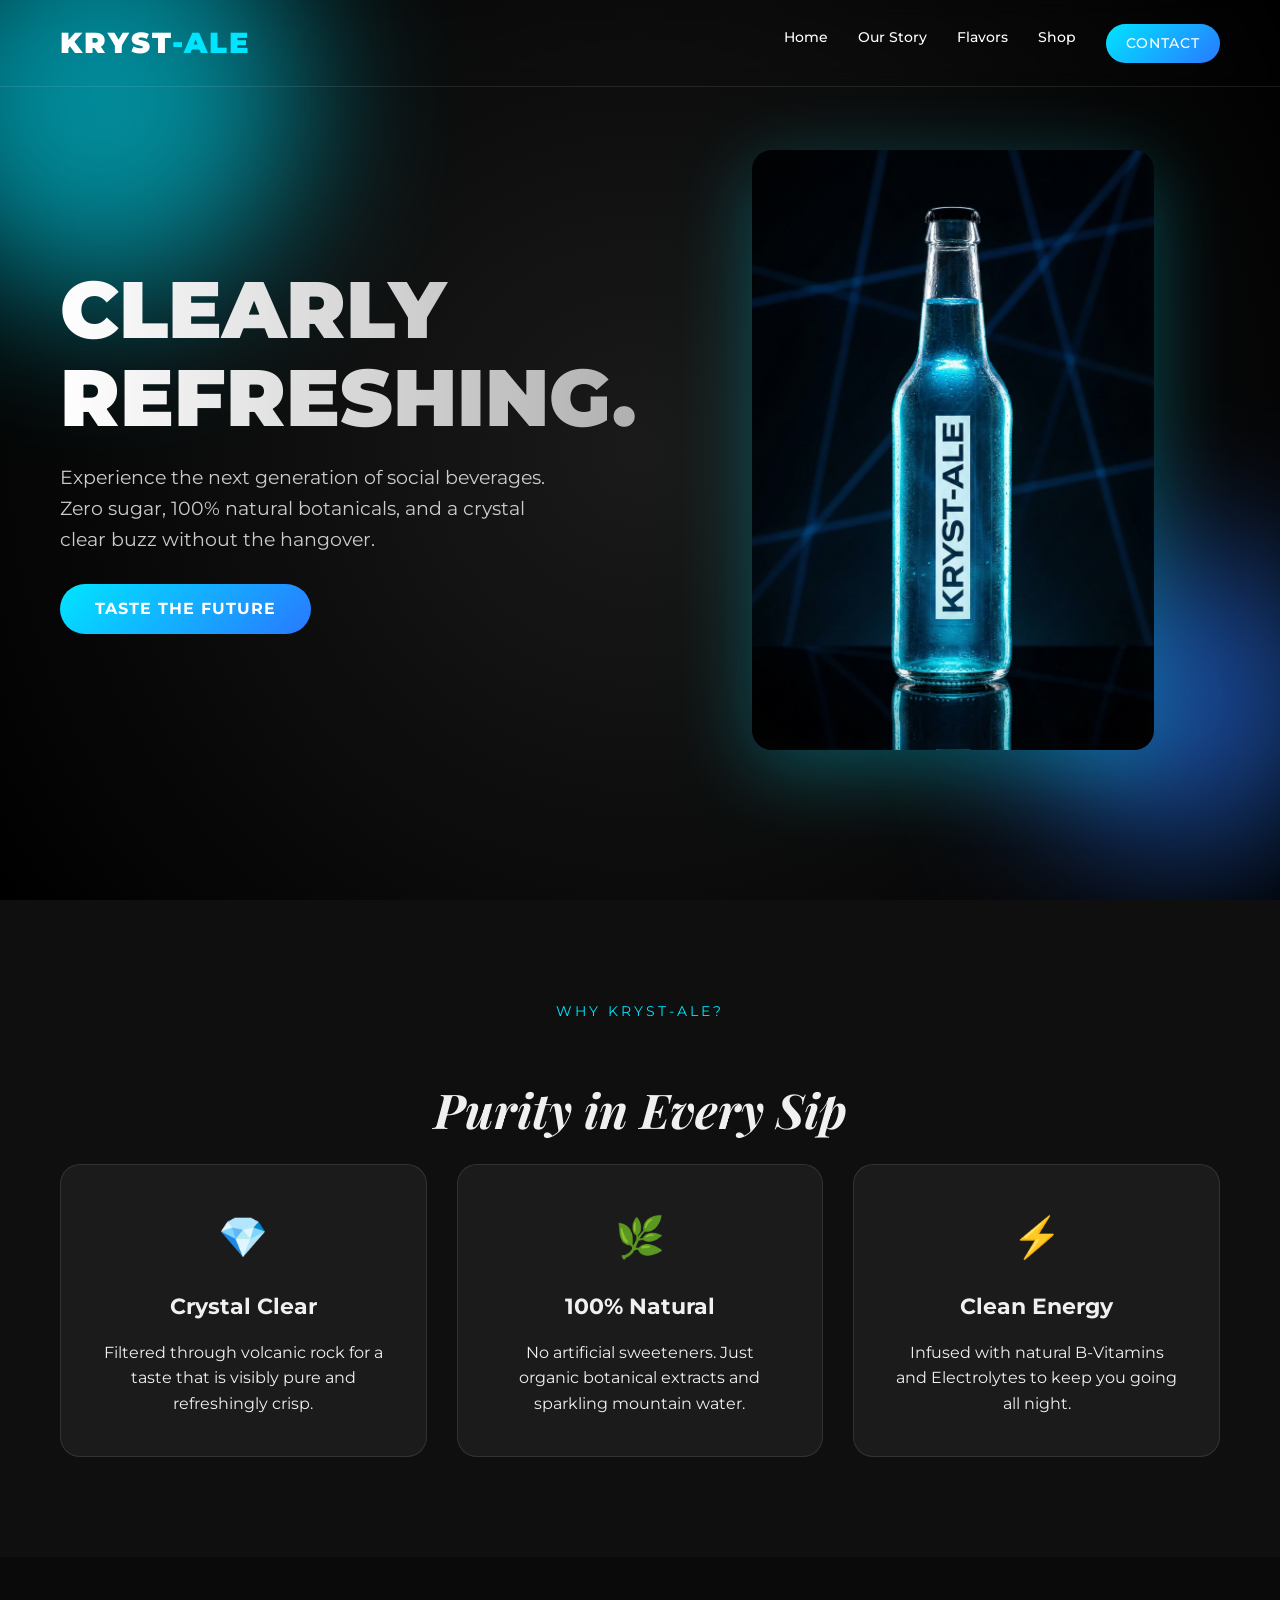
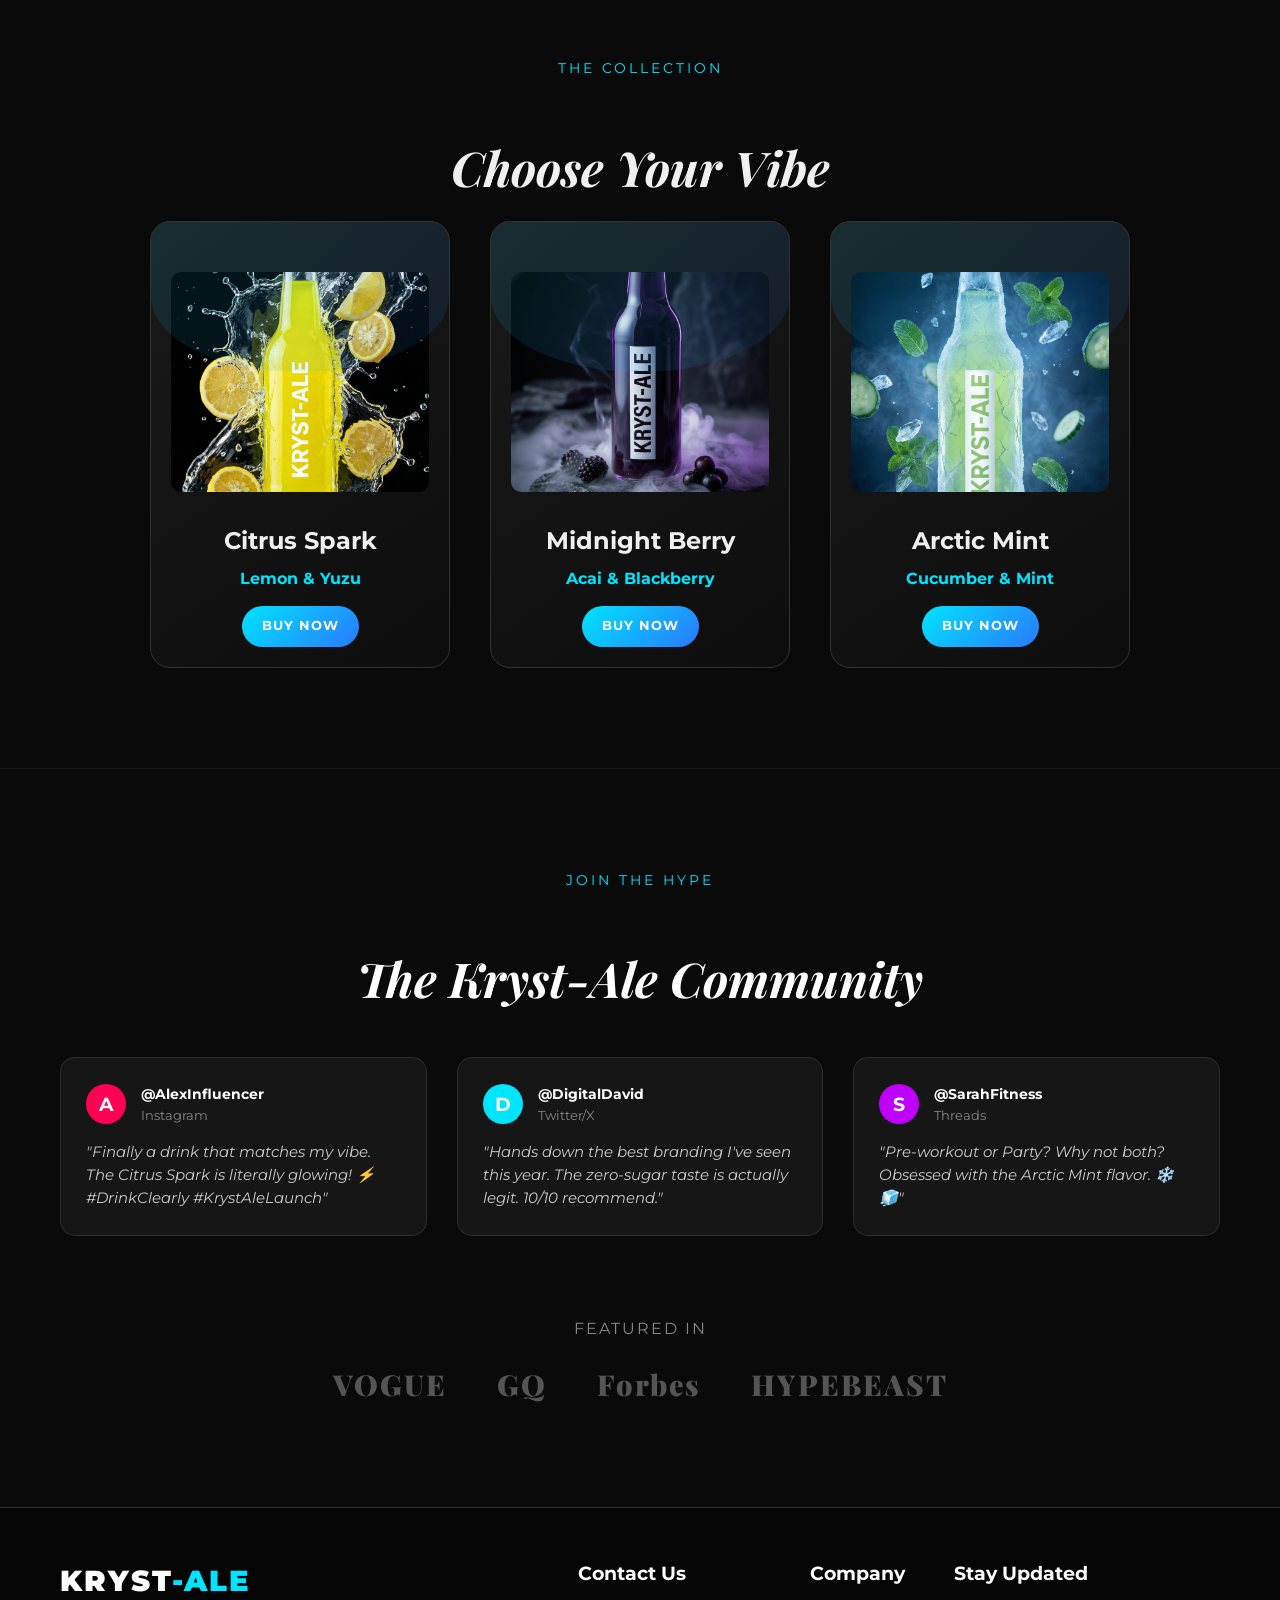
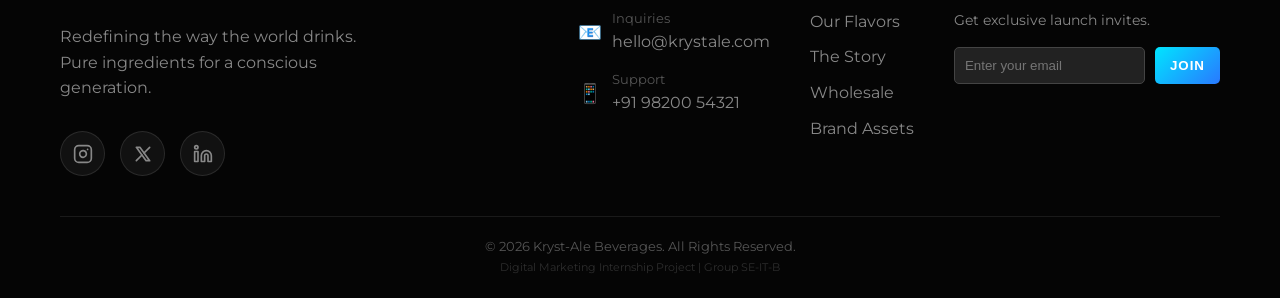
==== index.html @ 9d2d06ec "Initial KRYST-ALE website commit" ====
<!DOCTYPE html>
<html lang="en">

<head>
    <meta charset="UTF-8">
    <meta name="viewport" content="width=device-width, initial-scale=1.0">
    <title>KRYST-ALE | The Future of Refreshment</title>
    <link rel="preconnect" href="https://fonts.googleapis.com">
    <link rel="preconnect" href="https://fonts.gstatic.com" crossorigin>
    <link
        href="https://fonts.googleapis.com/css2?family=Montserrat:wght@300;500;700;900&family=Playfair+Display:ital,wght@1,400;1,700&display=swap"
        rel="stylesheet">

    <link rel="stylesheet" href="style.css">
</head>

<body>

    <header id="header">
        <div class="container">
            <nav>
                <div class="logo">KRYST<span>-ALE</span></div>
                <ul class="nav-links">
                    <li><a href="#home">Home</a></li>
                    <li><a href="#about">Our Story</a></li>
                    <li><a href="#flavors">Flavors</a></li>
                    <li><a href="#shop">Shop</a></li>
                    <li><a href="#contact" class="btn" style="padding: 8px 20px;">Contact</a></li>
                </ul>
            </nav>
        </div>
    </header>

    <section class="hero" id="home">
        <div class="blob blob-1"></div>
        <div class="blob blob-2"></div>

        <div class="container" style="display: flex; align-items: center; width: 100%; flex-wrap: wrap;">
            <div class="hero-content reveal">
                <h1>CLEARLY<br>REFRESHING.</h1>
                <p>Experience the next generation of social beverages. Zero sugar, 100% natural botanicals, and a
                    crystal clear buzz without the hangover.</p>
                <a href="#flavors" class="btn">Taste the Future</a>
            </div>

            <div class="hero-image reveal">
                <img src="hero-bottle.png" alt="Kryst-Ale Bottle" style="border-radius: 20px;">
            </div>
        </div>
    </section>

    <section class="features" id="about">
        <div class="container">
            <span class="section-subtitle">Why Kryst-Ale?</span>
            <h2 class="section-title reveal">Purity in Every Sip</h2>

            <div class="feature-grid">
                <div class="feature-card reveal">
                    <span class="feature-icon">💎</span>
                    <h3>Crystal Clear</h3>
                    <p>Filtered through volcanic rock for a taste that is visibly pure and refreshingly crisp.</p>
                </div>
                <div class="feature-card reveal">
                    <span class="feature-icon">🌿</span>
                    <h3>100% Natural</h3>
                    <p>No artificial sweeteners. Just organic botanical extracts and sparkling mountain water.</p>
                </div>
                <div class="feature-card reveal">
                    <span class="feature-icon">⚡</span>
                    <h3>Clean Energy</h3>
                    <p>Infused with natural B-Vitamins and Electrolytes to keep you going all night.</p>
                </div>
            </div>
        </div>
    </section>

    <section class="products" id="flavors">
        <div class="container">
            <span class="section-subtitle">The Collection</span>
            <h2 class="section-title reveal">Choose Your Vibe</h2>

            <div class="product-slider">
                <div class="product-card reveal">
                    <div class="product-img">
                        <img src="product-citrus.png" alt="Citrus"
                            style="width:100%; height:100%; object-fit:cover; border-radius:10px;">
                    </div>
                    <div class="product-info">
                        <h3>Citrus Spark</h3>
                        <span>Lemon & Yuzu</span>
                        <a href="order.html" class="btn" style="font-size: 0.8rem; padding: 10px 20px;">Buy Now</a>
                    </div>
                </div>

                <div class="product-card reveal">
                    <div class="product-img">
                        <img src="product-berry.png" alt="Berry"
                            style="width:100%; height:100%; object-fit:cover; border-radius:10px;">
                    </div>
                    <div class="product-info">
                        <h3>Midnight Berry</h3>
                        <span>Acai & Blackberry</span>
                        <a href="order.html" class="btn" style="font-size: 0.8rem; padding: 10px 20px;">Buy Now</a>
                    </div>
                </div>

                <div class="product-card reveal">
                    <div class="product-img">
                        <img src="product-mint.png" alt="Mint"
                            style="width:100%; height:100%; object-fit:cover; border-radius:10px;">
                    </div>
                    <div class="product-info">
                        <h3>Arctic Mint</h3>
                        <span>Cucumber & Mint</span>
                        <a href="order.html" class="btn" style="font-size: 0.8rem; padding: 10px 20px;">Buy Now</a>
                    </div>
                </div>
            </div>
        </div>
    </section>

    <section class="social-proof" id="community">
        <div class="container">
            <span class="section-subtitle">Join the Hype</span>
            <h2 class="section-title reveal">The Kryst-Ale Community</h2>
            
            <div class="reviews-grid reveal">
                <div class="review-card">
                    <div class="review-header">
                        <div class="user-avatar" style="background: #ff0055;">A</div>
                        <div>
                            <span class="username">@AlexInfluencer</span>
                            <span class="platform">Instagram</span>
                        </div>
                    </div>
                    <p>"Finally a drink that matches my vibe. The Citrus Spark is literally glowing! ⚡️ #DrinkClearly #KrystAleLaunch"</p>
                </div>

                <div class="review-card">
                    <div class="review-header">
                        <div class="user-avatar" style="background: #00e5ff;">D</div>
                        <div>
                            <span class="username">@DigitalDavid</span>
                            <span class="platform">Twitter/X</span>
                        </div>
                    </div>
                    <p>"Hands down the best branding I've seen this year. The zero-sugar taste is actually legit. 10/10 recommend."</p>
                </div>

                <div class="review-card">
                    <div class="review-header">
                        <div class="user-avatar" style="background: #bf00ff;">S</div>
                        <div>
                            <span class="username">@SarahFitness</span>
                            <span class="platform">Threads</span>
                        </div>
                    </div>
                    <p>"Pre-workout or Party? Why not both? Obsessed with the Arctic Mint flavor. ❄️🧊"</p>
                </div>
            </div>

            <div class="press-section reveal">
                <p style="color: #888; margin-bottom: 20px; letter-spacing: 2px; text-transform: uppercase;">Featured In</p>
                <div class="logos-grid">
                    <div class="logo-item">VOGUE</div>
                    <div class="logo-item">GQ</div>
                    <div class="logo-item">Forbes</div>
                    <div class="logo-item">HYPEBEAST</div>
                </div>
            </div>
            
        </div>
    </section>

    <footer id="contact">
        <div class="container">
            <div class="footer-content">
                <div class="footer-col" style="flex: 2; min-width: 250px;">
                    <div class="logo" style="margin-bottom: 20px;">KRYST<span>-ALE</span></div>
                    <p style="color: #888; max-width: 300px; margin-bottom: 30px;">Redefining the way the world drinks. Pure ingredients for a conscious generation.</p>
                    
                    <div class="social-bar">
                        <a href="https://instagram.com" target="_blank" class="social-icon">
                            <svg xmlns="http://www.w3.org/2000/svg" width="24" height="24" viewBox="0 0 24 24" fill="none" stroke="currentColor" stroke-width="2" stroke-linecap="round" stroke-linejoin="round"><rect x="2" y="2" width="20" height="20" rx="5" ry="5"></rect><path d="M16 11.37A4 4 0 1 1 12.63 8 4 4 0 0 1 16 11.37z"></path><line x1="17.5" y1="6.5" x2="17.51" y2="6.5"></line></svg>
                        </a>
                        <a href="https://twitter.com" target="_blank" class="social-icon">
                            <svg xmlns="http://www.w3.org/2000/svg" width="24" height="24" viewBox="0 0 24 24" fill="none" stroke="currentColor" stroke-width="2" stroke-linecap="round" stroke-linejoin="round"><path d="M4 4l11.733 16h4.267l-11.733 -16z"></path><path d="M4 20l6.768 -6.768m2.46 -2.46l6.772 -6.772"></path></svg>
                        </a>
                        <a href="https://linkedin.com" target="_blank" class="social-icon">
                            <svg xmlns="http://www.w3.org/2000/svg" width="24" height="24" viewBox="0 0 24 24" fill="none" stroke="currentColor" stroke-width="2" stroke-linecap="round" stroke-linejoin="round"><path d="M16 8a6 6 0 0 1 6 6v7h-4v-7a2 2 0 0 0-2-2 2 2 0 0 0-2 2v7h-4v-7a6 6 0 0 1 6-6z"></path><rect x="2" y="9" width="4" height="12"></rect><circle cx="4" cy="4" r="2"></circle></svg>
                        </a>
                    </div>
                </div>
                
                <div class="footer-col">
                    <h4>Contact Us</h4>
                    <ul style="color: #888;">
                        <li style="margin-bottom: 15px; display: flex; align-items: center; gap: 10px;">
                            <span style="font-size: 1.2rem;">📧</span> 
                            <div><span style="display:block; font-size: 0.8rem; color:#555;">Inquiries</span> hello@krystale.com</div>
                        </li>
                        <li style="margin-bottom: 15px; display: flex; align-items: center; gap: 10px;">
                            <span style="font-size: 1.2rem;">📱</span>
                             <div><span style="display:block; font-size: 0.8rem; color:#555;">Support</span> +91 98200 54321</div>
                        </li>
                    </ul>
                </div>

                <div class="footer-col">
                    <h4>Company</h4>
                    <ul>
                        <li><a href="#flavors">Our Flavors</a></li>
                        <li><a href="#about">The Story</a></li>
                        <li><a href="#shop">Wholesale</a></li>
                        <li><a href="#">Brand Assets</a></li>
                    </ul>
                </div>

                <div class="footer-col">
                    <h4>Stay Updated</h4>
                    <p style="color:#888; font-size: 0.9rem; margin-bottom: 15px;">Get exclusive launch invites.</p>
                    <form class="newsletter-form">
                        <input type="email" placeholder="Enter your email">
                        <button class="btn" style="padding: 10px 15px; border-radius: 5px;">Join</button>
                    </form>
                </div>
            </div>
            
            <div class="copyright">
                &copy; 2026 Kryst-Ale Beverages. All Rights Reserved. <br> 
                <span style="opacity: 0.5; font-size: 0.7rem;">Digital Marketing Internship Project | Group SE-IT-B</span>
            </div>
        </div>
    </footer>

    <script src="script.js"></script>
</body>

</html>
---- style.css ----
/* --- RESET & BASE STYLES --- */
:root {
    --primary: #00e5ff; /* Neon Cyan */
    --secondary: #2d2d2d;
    --dark-bg: #0a0a0a;
    --glass: rgba(255, 255, 255, 0.05);
    --glass-border: rgba(255, 255, 255, 0.1);
    --text-light: #f0f0f0;
    --gradient: linear-gradient(135deg, #00e5ff 0%, #2979ff 100%);
}

* {
    margin: 0;
    padding: 0;
    box-sizing: border-box;
    scroll-behavior: smooth;
}

body {
    font-family: 'Montserrat', sans-serif;
    background-color: var(--dark-bg);
    color: var(--text-light);
    overflow-x: hidden;
    line-height: 1.6;
}

/* --- UTILITIES --- */
.container {
    max-width: 1200px;
    margin: 0 auto;
    padding: 0 20px;
}

.btn {
    display: inline-block;
    padding: 12px 35px;
    background: var(--gradient);
    color: white;
    text-decoration: none;
    font-weight: 700;
    border-radius: 30px;
    text-transform: uppercase;
    letter-spacing: 1px;
    transition: transform 0.3s ease, box-shadow 0.3s ease;
    border: none;
    cursor: pointer;
}

.btn:hover {
    transform: translateY(-3px);
    box-shadow: 0 10px 20px rgba(0, 229, 255, 0.4);
}

.section-title {
    font-family: 'Playfair Display', serif;
    font-size: 3rem;
    text-align: center;
    margin-bottom: 1rem;
    font-style: italic;
}

.section-subtitle {
    text-align: center;
    color: var(--primary);
    text-transform: uppercase;
    letter-spacing: 3px;
    font-size: 0.9rem;
    margin-bottom: 3rem;
    display: block;
}

/* --- HEADER --- */
header {
    position: fixed;
    top: 0;
    width: 100%;
    padding: 20px 0;
    z-index: 1000;
    transition: background 0.3s ease;
    backdrop-filter: blur(10px);
    border-bottom: 1px solid var(--glass-border);
}

nav {
    display: flex;
    justify-content: space-between;
    align-items: center;
}

.logo {
    font-size: 1.8rem;
    font-weight: 900;
    color: white;
    letter-spacing: 2px;
    text-transform: uppercase;
}

.logo span {
    color: var(--primary);
}

.nav-links {
    display: flex;
    list-style: none;
    gap: 30px;
}

.nav-links a {
    color: white;
    text-decoration: none;
    font-size: 0.9rem;
    font-weight: 500;
    transition: color 0.3s ease;
}

.nav-links a:hover {
    color: var(--primary);
}

/* --- HERO SECTION --- */
.hero {
    height: 100vh;
    display: flex;
    align-items: center;
    position: relative;
    background: radial-gradient(circle at 50% 50%, #1a1a1a 0%, #000 100%);
    overflow: hidden;
}

/* Abstract Background shapes */
.blob {
    position: absolute;
    border-radius: 50%;
    filter: blur(80px);
    opacity: 0.6;
}
.blob-1 { width: 400px; height: 400px; background: #00e5ff; top: -100px; left: -100px; }
.blob-2 { width: 300px; height: 300px; background: #2979ff; bottom: 50px; right: -50px; }

.hero-content {
    flex: 1;
    z-index: 2;
    padding-right: 50px;
}

.hero h1 {
    font-size: 5rem;
    line-height: 1.1;
    font-weight: 900;
    margin-bottom: 20px;
    background: linear-gradient(to right, #fff, #b0b0b0);
    -webkit-background-clip: text;
    background-clip: text;
    -webkit-text-fill-color: transparent;
}

.hero p {
    font-size: 1.2rem;
    margin-bottom: 30px;
    color: #ccc;
    max-width: 500px;
}

.hero-image {
    flex: 1;
    z-index: 2;
    display: flex;
    justify-content: center;
    position: relative;
}

.hero-image img {
    max-height: 600px;
    filter: drop-shadow(0 20px 40px rgba(0,229,255,0.3));
    animation: float 6s ease-in-out infinite;
}

@keyframes float {
    0% { transform: translateY(0px); }
    50% { transform: translateY(-20px); }
    100% { transform: translateY(0px); }
}

/* --- FEATURES SECTION --- */
.features {
    padding: 100px 0;
    background: #0f0f0f;
}

.feature-grid {
    display: grid;
    grid-template-columns: repeat(auto-fit, minmax(300px, 1fr));
    gap: 30px;
}

.feature-card {
    background: var(--glass);
    padding: 40px;
    border-radius: 20px;
    border: 1px solid var(--glass-border);
    text-align: center;
    transition: transform 0.3s ease;
}

.feature-card:hover {
    transform: translateY(-10px);
    background: rgba(255,255,255,0.08);
}

.feature-icon {
    font-size: 2.5rem;
    margin-bottom: 20px;
    display: block;
}

.feature-card h3 {
    margin-bottom: 15px;
    font-size: 1.4rem;
}

/* --- PRODUCT SHOWCASE --- */
.products {
    padding: 100px 0;
    position: relative;
}

.product-slider {
    display: flex;
    justify-content: center;
    gap: 40px;
    flex-wrap: wrap;
}

.product-card {
    width: 300px;
    background: linear-gradient(145deg, #1a1a1a, #0d0d0d);
    border-radius: 20px;
    padding: 20px;
    text-align: center;
    position: relative;
    overflow: hidden;
    border: 1px solid #333;
}

.product-card::before {
    content: '';
    position: absolute;
    top: 0;
    left: 0;
    width: 100%;
    height: 150px;
    background: var(--gradient);
    opacity: 0.1;
    border-radius: 0 0 50% 50%;
}

.product-img {
    height: 220px;
    margin: 30px auto;
    object-fit: contain;
    transition: transform 0.3s ease;
}

.product-card:hover .product-img {
    transform: scale(1.1) rotate(5deg);
}

.product-info h3 {
    font-size: 1.5rem;
    margin-bottom: 5px;
}

.product-info span {
    color: var(--primary);
    font-weight: bold;
    display: block;
    margin-bottom: 15px;
}

/* --- MARKETING/SOCIAL PROOF --- */
.social-proof {
    padding: 100px 0;
    /* This forces the background to be dark */
    background: #0a0a0a !important; 
    color: white;
    text-align: center;
    position: relative;
    border-top: 1px solid rgba(255,255,255,0.05);
}

.reviews-grid {
    display: grid;
    grid-template-columns: repeat(auto-fit, minmax(300px, 1fr));
    gap: 30px;
    margin-bottom: 80px;
    text-align: left;
    margin-top: 40px;
}

.review-card {
    background: rgba(255, 255, 255, 0.05);
    border: 1px solid rgba(255, 255, 255, 0.1);
    padding: 25px;
    border-radius: 15px;
    backdrop-filter: blur(5px);
    transition: transform 0.3s ease;
}

.review-card:hover {
    transform: translateY(-5px);
    border-color: #00e5ff; /* Primary Cyan */
}

.review-header {
    display: flex; /* This aligns the avatar and name side-by-side */
    align-items: center;
    gap: 15px;
    margin-bottom: 15px;
}

.user-avatar {
    width: 40px !important;  /* Forces the circle size */
    height: 40px !important;
    border-radius: 50%;
    display: flex;
    align-items: center;
    justify-content: center;
    font-weight: bold;
    color: white;
    font-size: 1.2rem;
    flex-shrink: 0; /* Prevents squishing */
}

.username {
    display: block;
    font-weight: 700;
    font-size: 0.9rem;
    color: white;
}

.platform {
    font-size: 0.8rem;
    color: #888;
    display: block;
}

.review-card p {
    color: #ccc;
    font-style: italic;
    font-size: 0.95rem;
    line-height: 1.5;
}

/* Logos Update */
.press-section {
    margin-top: 50px;
    opacity: 0.6;
}

.logos-grid {
    display: flex;
    justify-content: center;
    flex-wrap: wrap;
    gap: 50px;
    align-items: center;
}

.logo-item {
    font-family: 'Playfair Display', serif;
    font-weight: 900;
    font-size: 1.8rem;
    color: #555; /* Darker grey for subtle look */
    letter-spacing: 2px;
}

/* --- FOOTER --- */
footer {
    background: #050505;
    padding: 50px 0 20px;
    border-top: 1px solid #333;
}

.footer-content {
    display: flex;
    justify-content: space-between;
    flex-wrap: wrap;
    gap: 40px;
    margin-bottom: 40px;
}

.footer-col h4 {
    color: white;
    margin-bottom: 20px;
    font-size: 1.2rem;
}

.footer-col ul {
    list-style: none;
}

.footer-col ul li {
    margin-bottom: 10px;
}

.footer-col a {
    color: #888;
    text-decoration: none;
    transition: color 0.3s;
}

.footer-col a:hover {
    color: var(--primary);
}

.newsletter-form {
    display: flex;
    gap: 10px;
}

.newsletter-form input {
    padding: 10px;
    background: #222;
    border: 1px solid #444;
    color: white;
    border-radius: 5px;
}

.copyright {
    text-align: center;
    color: #555;
    font-size: 0.8rem;
    padding-top: 20px;
    border-top: 1px solid #1a1a1a;
}

/* --- RESPONSIVE --- */
@media (max-width: 768px) {
    .hero { flex-direction: column; text-align: center; height: auto; padding-top: 120px; padding-bottom: 50px; }
    .hero-content { padding-right: 0; margin-bottom: 50px; }
    .hero h1 { font-size: 3rem; }
    .nav-links { display: none; } /* Mobile menu hidden for simplicity */
}

/* Reveal Animation Class */
.reveal {
    opacity: 0;
    transform: translateY(30px);
    transition: all 0.8s ease;
}
.reveal.active {
    opacity: 1;
    transform: translateY(0);
}

/* --- CHECKOUT PAGE STYLES --- */
.checkout-section {
    padding: 120px 0 50px;
    min-height: 100vh;
    display: flex;
    align-items: center;
}

.checkout-grid {
    display: grid;
    grid-template-columns: 1.5fr 1fr;
    gap: 40px;
}

.glass-panel {
    background: var(--glass);
    padding: 40px;
    border-radius: 20px;
    border: 1px solid var(--glass-border);
    backdrop-filter: blur(10px);
}

.form-group {
    margin-bottom: 20px;
}

.form-group label {
    display: block;
    margin-bottom: 8px;
    color: #ccc;
    font-size: 0.9rem;
}

.form-group input, .form-group select {
    width: 100%;
    padding: 12px;
    background: rgba(0, 0, 0, 0.3);
    border: 1px solid #333;
    border-radius: 8px;
    color: white;
    font-family: 'Montserrat', sans-serif;
    transition: 0.3s;
}

.form-group input:focus, .form-group select:focus {
    border-color: var(--primary);
    outline: none;
    box-shadow: 0 0 10px rgba(0, 229, 255, 0.2);
}

.order-summary-item {
    display: flex;
    align-items: center;
    margin-bottom: 20px;
    padding-bottom: 20px;
    border-bottom: 1px solid rgba(255,255,255,0.1);
}

.summary-img {
    width: 80px;
    height: 80px;
    object-fit: cover;
    border-radius: 10px;
    margin-right: 20px;
    background: rgba(255,255,255,0.05);
}

.total-row {
    display: flex;
    justify-content: space-between;
    font-size: 1.2rem;
    font-weight: 700;
    margin-top: 20px;
    color: var(--primary);
}

/* Success Modal */
.modal {
    display: none;
    position: fixed;
    top: 0; left: 0; width: 100%; height: 100%;
    background: rgba(0,0,0,0.8);
    z-index: 2000;
    justify-content: center;
    align-items: center;
}
.modal-content {
    background: #111;
    padding: 40px;
    border-radius: 20px;
    border: 1px solid var(--primary);
    text-align: center;
    max-width: 400px;
}

@media (max-width: 768px) {
    .checkout-grid { grid-template-columns: 1fr; }
}

/* --- NEW FOOTER SOCIAL ICONS --- */
.social-bar {
    display: flex;
    gap: 15px;
    margin-top: 20px;
}

.social-icon {
    display: flex;
    align-items: center;
    justify-content: center;
    width: 45px;
    height: 45px;
    border-radius: 50%;
    background: rgba(255, 255, 255, 0.05);
    border: 1px solid rgba(255, 255, 255, 0.1);
    color: white;
    transition: all 0.3s ease;
}

/* UPDATED HOVER EFFECT */
.social-icon:hover {
    background: rgba(0, 229, 255, 0.15); /* Subtle blue tint, not solid */
    border-color: var(--primary);        /* Bright Cyan Border */
    color: var(--primary);               /* The Icon itself turns Cyan */
    transform: translateY(-5px);
    box-shadow: 0 0 20px rgba(0, 229, 255, 0.6); /* Strong outer glow */
}

.social-icon svg {
    width: 20px;
    height: 20px;
}

/* --- STABILITY --- */

/* 1. Force the layout to align to the top, so it never "jumps" vertically */
.checkout-section {
    align-items: flex-start !important;
    padding-top: 140px !important;
}

.checkout-grid {
    align-items: start !important;
    grid-template-rows: auto; /* Prevents row height shifting */
}

/* 2. HARD LOCK the Right Panel Size */
/* This targets the second glass panel (Your Order) specifically */
.checkout-grid > .glass-panel:nth-child(2) {
    min-height: 520px !important;  /* Sets a strict minimum height */
    max-height: 520px !important;  /* Sets a strict maximum height */
    display: flex;
    flex-direction: column;
    justify-content: space-between; /* Pushes total to bottom naturally */
}

/* 3. LOCK the Product Name Area */
/* This prevents the text change from pushing neighbors */
#productName {
    display: block;
    width: 200px !important;       /* Forces specific width */
    height: 24px !important;       /* Forces specific height */
    white-space: nowrap !important;
    overflow: hidden !important;
    text-overflow: ellipsis !important;
    margin-bottom: 5px;
}

/* 4. LOCK the Image Size */
.summary-img {
    width: 80px !important;
    height: 80px !important;
    min-width: 80px !important;    /* Prevents shrinking */
    object-fit: cover !important;
}

/* 5. LOCK the Dropdown Menu Width */
/* Sometimes the dropdown itself gets wider/narrower with text */
#flavorSelect {
    width: 100% !important;
    box-sizing: border-box !important;
}
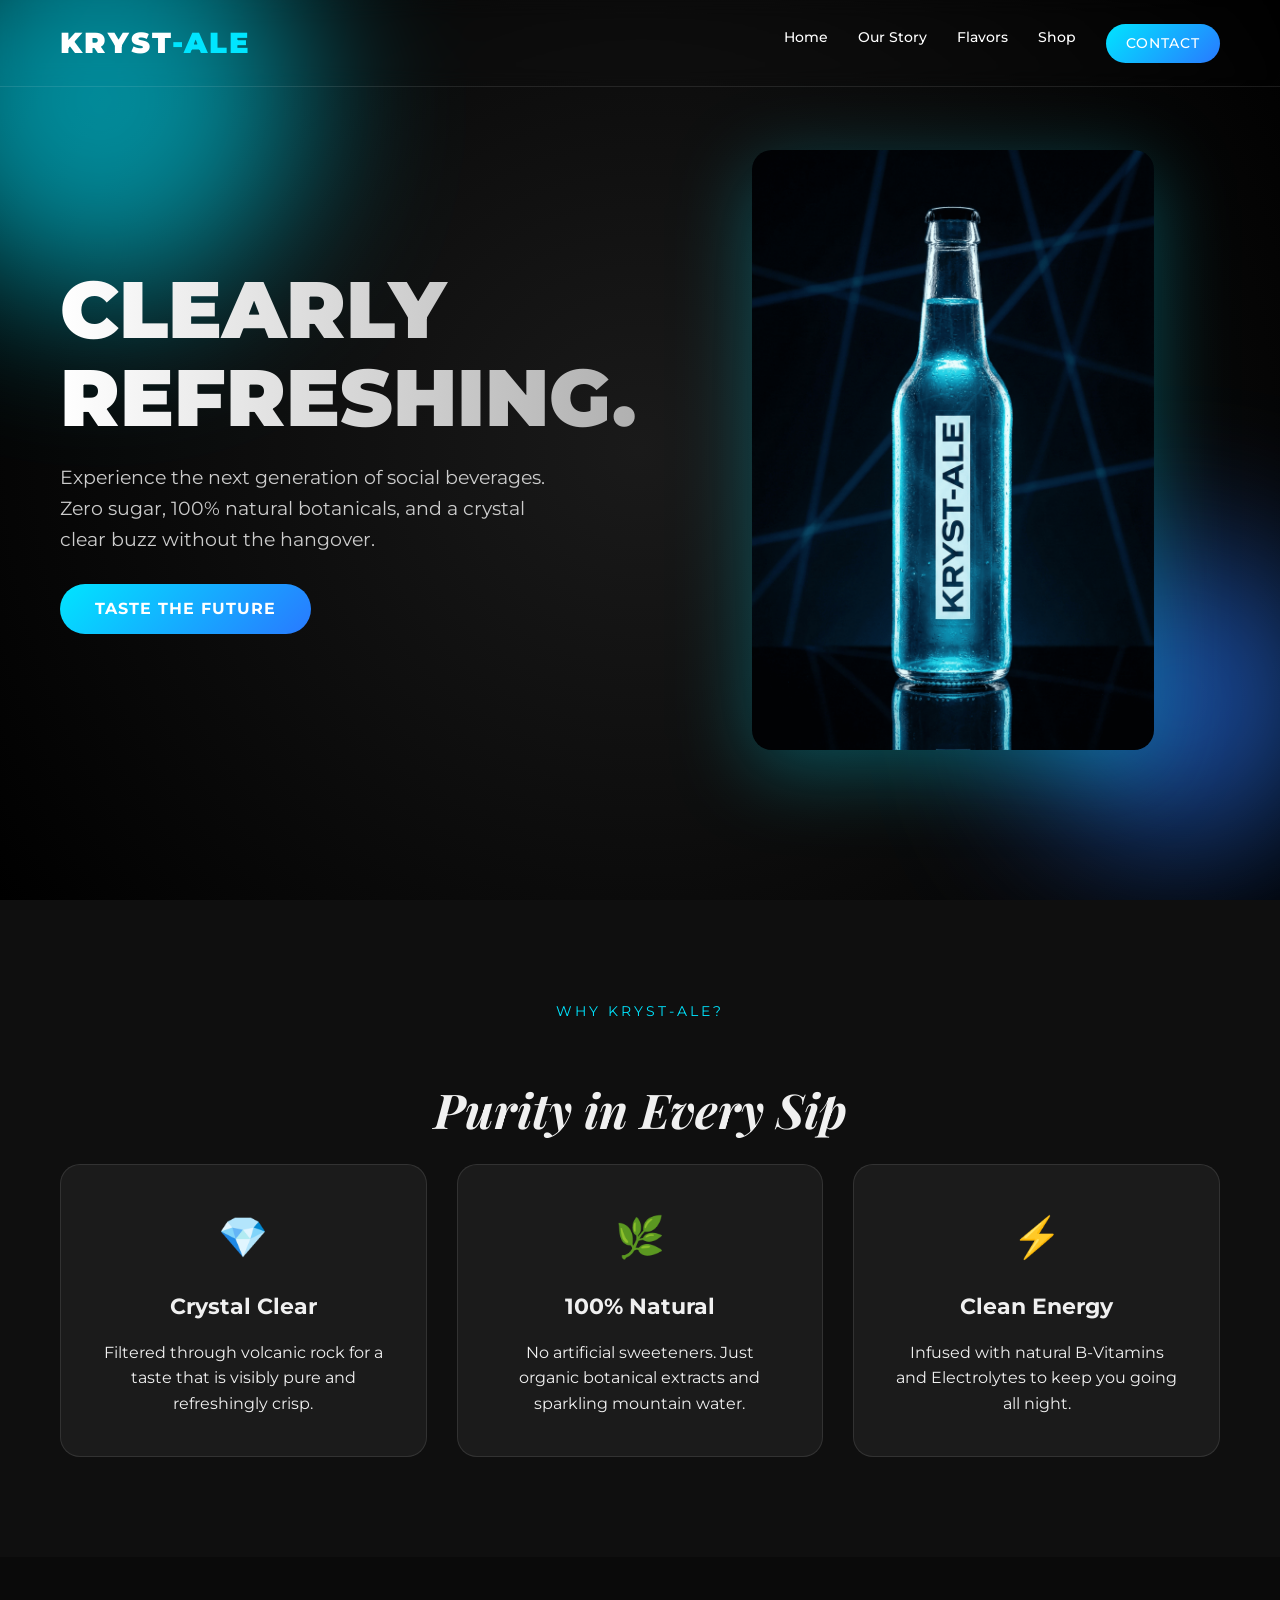
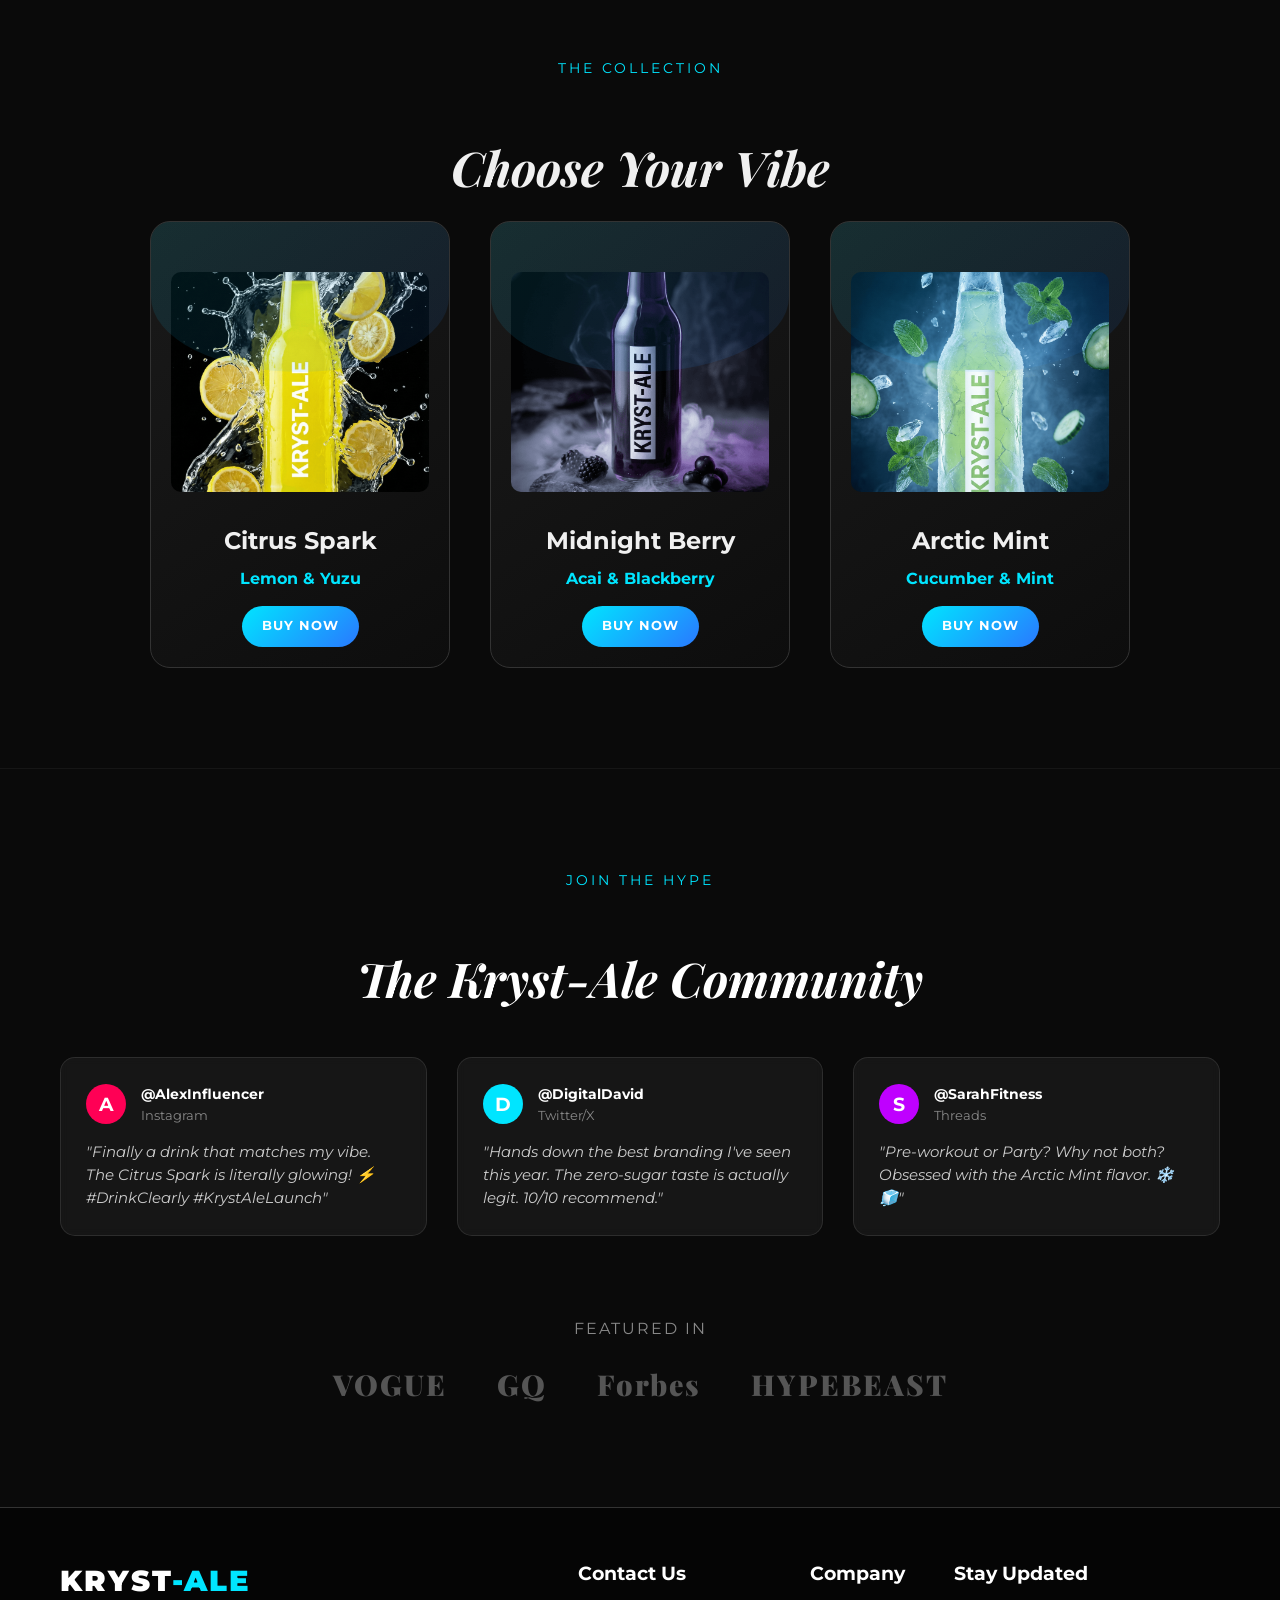
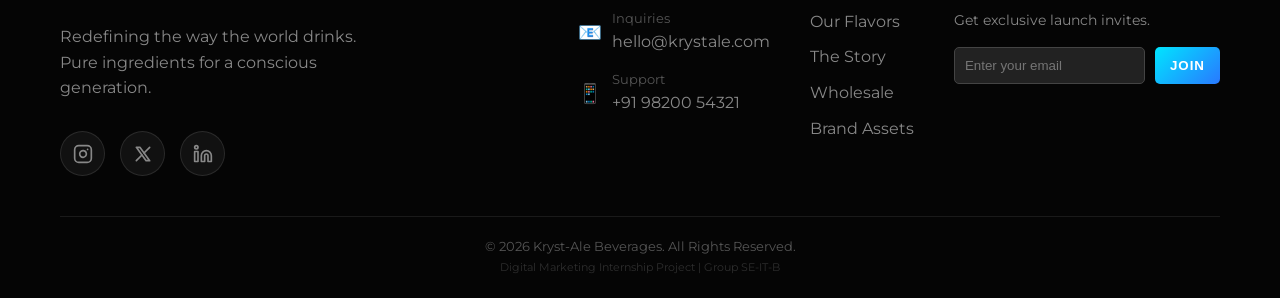
==== commit ca44b739: "Added Google Analytics GA4 tracking" ====
--- a/index.html
+++ b/index.html
@@ -12,6 +12,15 @@
         rel="stylesheet">
 
     <link rel="stylesheet" href="style.css">
+    <!-- Google tag (gtag.js) -->
+<script async src="https://www.googletagmanager.com/gtag/js?id=G-D7BQF3XC45"></script>
+<script>
+  window.dataLayer = window.dataLayer || [];
+  function gtag(){dataLayer.push(arguments);}
+  gtag('js', new Date());
+
+  gtag('config', 'G-D7BQF3XC45');
+</script>
 </head>
 
 <body>
